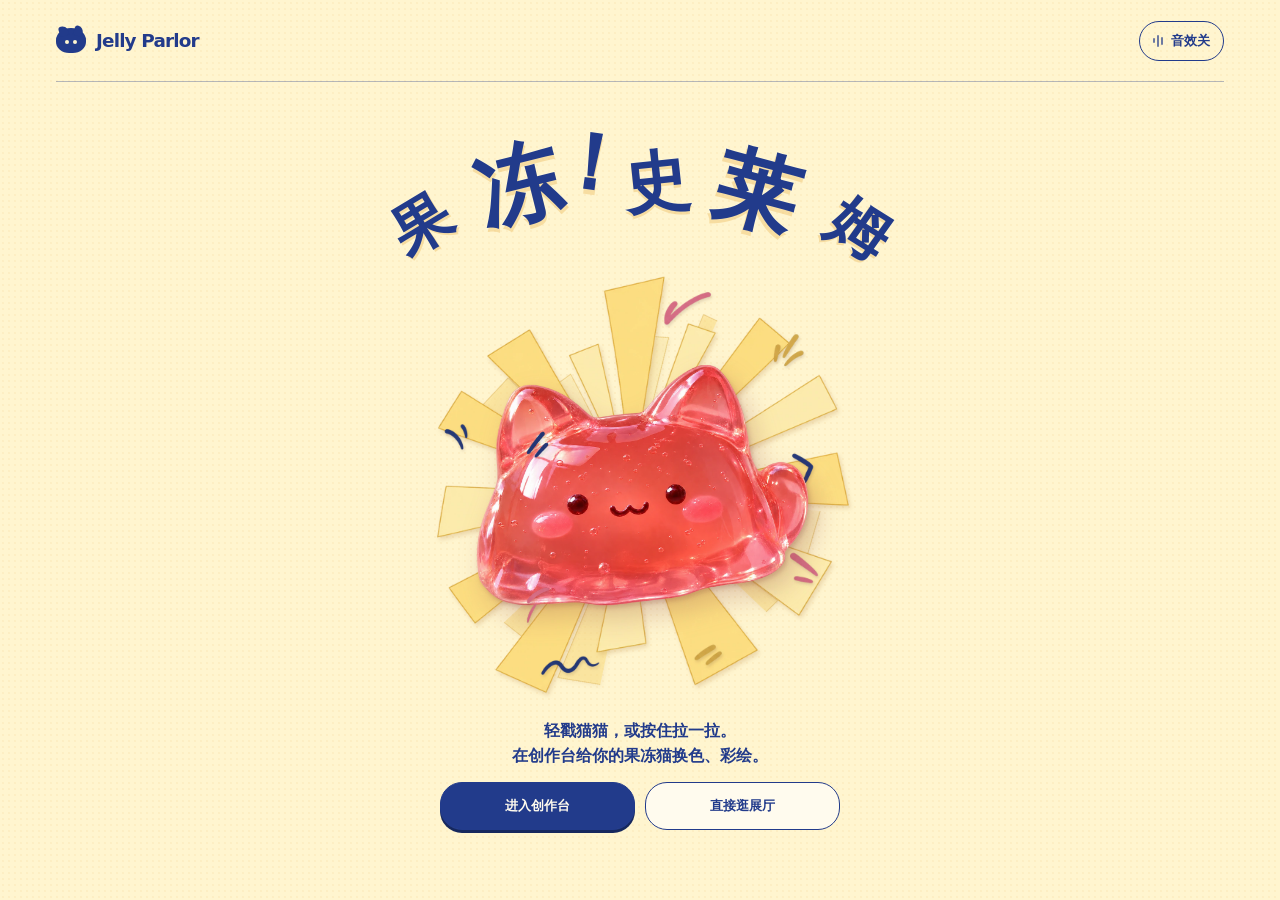
==== index.html @ f375e287 "Port Jelly Parlor templates and password-protected gallery to GitHub Pages" ====
<!doctype html>
<html lang="zh-CN" data-flavor="berry" data-jelly-view="entry">
<head>
<meta charset="utf-8">
<meta name="viewport" content="width=device-width, initial-scale=1">
<meta name="theme-color" content="#fff5cf">
<meta name="description" content="一间可以轻戳、拉伸、换口味的果冻猫甜品铺。">
<title>果冻！史莱姆 · Jelly Parlor</title>
<style>
:root {
  --paper:#fff5cf; --cream:#fffbee; --ink:#223b8b; --ink-dark:#172b6b;
  --pink:#f17b96; --mango:#f5b54e; --grape:#ac9be7; --melon:#90cda1;
  --ray:#ffe999; --ray-light:#fff3bd; --floor:#f9ce73; --particle:#ed6985;
  --cat-filter: hue-rotate(-10deg) saturate(.87);
  color-scheme:light;
  font-family:"Rubik","Microsoft YaHei UI","PingFang SC",system-ui,sans-serif;
}
:root[data-flavor="mango"] {
  --ray:#ffd583; --ray-light:#fff0ad; --floor:#f5b75e; --particle:#e88d1b;
  --cat-filter:hue-rotate(39deg) saturate(1.18);
}
:root[data-flavor="grape"] {
  --ray:#dfd3fc; --ray-light:#eee6ff; --floor:#c4adee; --particle:#9b72e0;
  --cat-filter:hue-rotate(255deg) saturate(.78) brightness(1.07);
}
:root[data-flavor="melon"] {
  --ray:#d9edaa; --ray-light:#edf6cf; --floor:#b7dc93; --particle:#64a876;
  --cat-filter:hue-rotate(107deg) saturate(.74) brightness(1.07);
}
:root[data-template="hamster"][data-flavor="original"] { --cat-filter:none; --particle:#bb9569; }
:root[data-template="hamster"][data-flavor="berry"] { --cat-filter:hue-rotate(-51deg) saturate(2.2); }
:root[data-template="hamster"][data-flavor="mango"] { --cat-filter:hue-rotate(-10deg) saturate(2); }
:root[data-template="hamster"][data-flavor="grape"] { --cat-filter:hue-rotate(222deg) saturate(1.7); }
:root[data-template="hamster"][data-flavor="melon"] { --cat-filter:hue-rotate(72deg) saturate(1.6); }
*,*::before,*::after { box-sizing:border-box; }
body {
  margin:0; min-width:280px; min-height:100svh; color:var(--ink);
  background:radial-gradient(circle,#dd9a3921 .65px,transparent .8px) 0 0/6px 6px,var(--paper);
}
button { font:inherit; color:inherit; }
button:focus-visible { outline:3px solid var(--ink-dark); outline-offset:4px; }
.frame { width:min(1280px,calc(100% - 112px)); margin-inline:auto; }
.masthead {
  height:82px; display:flex; align-items:center; justify-content:space-between; gap:14px;
  border-bottom:1px solid #223b8b55;
}
.wordmark { display:flex; align-items:center; gap:10px; font-weight:850; font-size:1.15rem; letter-spacing:-.045em; white-space:nowrap; }
.wordmark[href] { color:inherit; text-decoration:none; }
.wordmark[href]:focus-visible { outline:3px solid var(--ink-dark); outline-offset:4px; }
.logo-icon {
  position:relative; width:30px; height:25px; display:grid; place-items:center;
  background:var(--ink); border-radius:49% 49% 44% 44%;
}
.logo-icon::before,.logo-icon::after {
  content:""; position:absolute; top:-2px; width:9px; height:10px;
  background:var(--ink); border-radius:3px 6px 0 0; transform:rotate(9deg);
}
.logo-icon::before { left:3px; transform:rotate(-17deg); }
.logo-icon::after { right:3px; transform:rotate(17deg); }
.logo-icon i { z-index:1; width:4px; height:4px; border-radius:50%; background:var(--paper); box-shadow:8px 0 var(--paper); margin-right:8px; margin-top:2px; }
.sound {
  display:flex; gap:8px; align-items:center; justify-content:center; min-height:40px;
  border:1px solid var(--ink); border-radius:30px; background:transparent; cursor:pointer; padding:7px 13px;
  font-size:.83rem; font-weight:720; white-space:nowrap;
}
.masthead-actions { display:flex; align-items:center; gap:7px; }
.save-work { box-shadow:0 2px 0 var(--ink); }
.masthead-actions button:focus-visible { outline:3px solid var(--ink); outline-offset:3px; }
.save-icon { width:14px; height:14px; fill:none; stroke:currentColor; stroke-width:1.7; stroke-linecap:round; stroke-linejoin:round; }
.file-status { margin:8px auto 0; color:var(--ink); font-size:.8rem; }
.file-status:empty { display:none; }
@media (max-width:440px) {
  .masthead { height:auto; min-height:62px; flex-wrap:wrap; gap:8px; padding-block:8px; }
  .masthead-actions { gap:5px; }
  .masthead-actions button { min-height:44px; padding-inline:8px; }
  .masthead .wordmark { gap:6px; font-size:1rem; }
  .masthead .logo-icon { width:25px; }
}
.sound:hover,.sound[aria-pressed="true"] { background:var(--ink); color:var(--cream); }
.sound-bars { display:flex; align-items:center; gap:2px; height:15px; }
.sound-bars i { display:block; width:2px; height:5px; border-radius:2px; background:currentColor; }
.sound-bars i:nth-child(2) { height:12px; }
.sound-bars i:nth-child(3) { height:8px; }
.sound[aria-pressed="false"] .sound-bars { opacity:.66; }
.counter-top {
  display:grid; grid-template-columns:minmax(294px,.79fr) minmax(0,1.29fr);
  grid-template-areas:"intro play" "flavors play"; grid-template-rows:auto 1fr;
  gap:0 clamp(26px,4vw,66px); margin-block:47px 52px; align-items:start;
}
.intro { grid-area:intro; padding-top:23px; }
h1 {
  font-size:clamp(3.9rem,6.5vw,6.35rem); font-weight:1000; line-height:1.04;
  letter-spacing:-.09em; margin:0 0 22px -.07em;
  font-family:"Microsoft YaHei UI","PingFang SC","Rubik",system-ui,sans-serif;
}
h1 span { display:block; white-space:nowrap; }
.intro-copy { margin:0; font-size:clamp(.9rem,1.22vw,1.05rem); line-height:1.8; font-weight:590; letter-spacing:.015em; }
.template-picker { margin-top:16px; }
.template-picker h2 { margin:0 0 6px; font-size:.98rem; }
.template-list {
  display:flex; gap:8px; overflow-x:auto; padding:4px 4px 9px; margin:0 -4px;
  scroll-snap-type:x proximity; scrollbar-width:thin; scrollbar-color:var(--ink) transparent;
}
.template-option {
  flex:0 0 106px; display:grid; justify-items:center; align-content:center; gap:2px;
  min-height:68px; padding:3px 6px 6px; scroll-snap-align:start; white-space:nowrap;
  border:1px solid #223b8b45; border-radius:12px; background:#fffbee73; cursor:pointer;
  font-size:.78rem; font-weight:780;
}
.template-option img { display:block; width:56px; height:40px; object-fit:cover; }
.template-option:hover { background:var(--cream); }
.template-option[aria-pressed="true"] { background:var(--cream); border-color:var(--ink); box-shadow:0 2px var(--ink); }
.template-option:focus-visible { outline-offset:-3px; }
.gallery-detail .template-picker { display:none; }
@media (orientation:landscape) {
  .intro { display:flex; flex-direction:column; align-items:flex-start; min-width:0; }
  .template-picker { order:-1; align-self:stretch; margin:0 0 16px; }
}
.tasting { grid-area:flavors; margin-top:31px; padding-top:19px; border-top:1px dashed #223b8b72; }
.tasting h2 { font-size:.98rem; margin:0 0 13px; font-weight:850; }
.flavors { display:grid; grid-template-columns:repeat(4,minmax(0,1fr)); gap:7px; max-width:356px; }
:root[data-original-flavor] .flavors { grid-template-columns:repeat(5,minmax(0,1fr)); }
.flavor[hidden] { display:none; }
.flavor {
  border:1px solid transparent; border-radius:14px; min-height:72px; padding:5px 2px 7px; cursor:pointer;
  background:transparent; display:grid; justify-items:center; align-content:center; gap:5px;
  font-size:.8rem; font-weight:700; white-space:nowrap;
}
.flavor:hover { background:#fffbee95; }
.flavor[aria-pressed="true"] { background:var(--cream); border-color:var(--ink); box-shadow:0 2px 0 var(--ink); }
.gem {
  --gem:#f17b96; width:31px; height:29px; border-radius:55% 50% 52% 48% / 52% 51% 47% 48%;
  transform:rotate(-13deg);
  background:radial-gradient(ellipse at 30% 26%,#fffde8 3%,#ffffffa8 12%,transparent 26%),var(--gem);
  box-shadow:inset 0 -5px 7px #863f502e,inset -2px 0 4px #ffffff80,0 2px 0 #223b8b21;
}
[data-choice="mango"] .gem { --gem:var(--mango); }
[data-choice="grape"] .gem { --gem:var(--grape); }
[data-choice="melon"] .gem { --gem:var(--melon); }
[data-choice="original"] .gem { --gem:#dfc899; }
.play { grid-area:play; min-width:0; }
.stage {
  position:relative; min-height:365px; height:clamp(365px,40vw,530px); isolation:isolate; overflow:hidden;
  border:1.5px solid var(--ink); border-radius:25px 25px 0 0;
  background:
    radial-gradient(circle,#9f5c251c .58px,transparent .8px) 0 0/5px 5px,
    repeating-conic-gradient(from 1deg at 50% 66%,var(--ray) 0 9deg,var(--ray-light) 9deg 18deg);
}
.stage::before {
  content:""; position:absolute; z-index:-2; inset:0;
  background:radial-gradient(ellipse at 50% 56%,#fff7d5b8,transparent 63%);
  pointer-events:none;
}
.floor {
  position:absolute; z-index:-1; bottom:0; left:-25%; width:150%; height:27%; transform-origin:bottom;
  background:
    conic-gradient(from 90deg,#ffffff30 25%,transparent 0 50%,#ffffff30 0 75%,transparent 0) 50% 50%/52px 52px,
    var(--floor);
  transform:perspective(160px) rotateX(42deg);
  border-top:1px solid #73542628; pointer-events:none;
}
.shadow {
  position:absolute; z-index:-1; left:50%; bottom:13%; width:66%; height:10%; border-radius:50%;
  transform:translateX(-50%); background:#6f351e40; filter:blur(12px); pointer-events:none;
}
.stage-label {
  position:absolute; z-index:3; top:18px; left:18px; display:flex; align-items:center; gap:7px;
  padding:6px 10px 6px 8px; background:var(--cream); border:1px solid var(--ink);
  border-radius:30px; font-size:.75rem; font-weight:800; cursor:text;
}
.stage-label::before { content:""; flex:0 0 9px; height:9px; border-radius:50%; background:var(--particle); }
.stage-label::after { content:"✎"; color:var(--ink); font-size:1rem; }
.stage-label:focus-within { outline:2px solid var(--ink); outline-offset:2px; }
.cat-name {
  min-width:3.2em; width:7em; max-width:min(42vw,13em); padding:3px 0;
  border:0; background:transparent; color:inherit; font:inherit; font-size:1rem; outline:none;
}
@supports (field-sizing:content) {
  .cat-name { width:auto; field-sizing:content; }
}
.star { position:absolute; font-family:system-ui,sans-serif; line-height:1; font-weight:600; pointer-events:none; }
.star-one { left:12%; top:34%; color:var(--ink); font-size:clamp(25px,3.1vw,44px); transform:rotate(-10deg); }
.star-two { right:11%; top:26%; color:var(--ink); font-size:clamp(18px,2.2vw,30px); transform:rotate(9deg); }
.star-three { right:20%; top:15%; color:#fffdf4; font-size:clamp(24px,4vw,53px); }
.star-four { left:15%; bottom:17%; color:#fff8d9; font-size:clamp(21px,3vw,36px); }
.cat {
  position:absolute; inset:auto 0 13.2%; margin:auto; display:block; z-index:2;
  width:min(76%,530px); aspect-ratio:1.46; border:0; border-radius:19% 19% 23% 23%;
  background:transparent; padding:0; cursor:grab; touch-action:none; -webkit-tap-highlight-color:transparent;
}
.cat:active,.cat.is-dragging { cursor:grabbing; }
.cat-visual {
  position:absolute; left:0; bottom:0; display:block; width:100%; aspect-ratio:1;
  transform-origin:50% 82.5%; transform:translateY(16.4%);
  pointer-events:none;
}
.cat-visual img { display:block; width:100%; height:100%; user-select:none; }
.cat-canvas {
  position:absolute; left:-20%; top:-20%; width:140%; height:140%; visibility:hidden;
}
.cat-visual.is-deforming img { visibility:hidden; }
.cat-visual.is-deforming .cat-canvas { visibility:visible; }
.stamp {
  position:absolute; z-index:3; bottom:15px; right:17px; pointer-events:none; color:var(--ink);
  background:var(--cream); border:1px solid var(--ink); transform:rotate(-8deg); border-radius:7px;
  padding:6px 9px; box-shadow:2px 2px 0 #223b8b45; font-size:clamp(.65rem,1.25vw,.82rem); font-weight:820;
}
.particle {
  position:absolute; z-index:4; border-radius:50%; width:9px; height:9px; background:var(--particle);
  border:1px solid #ffffffa0; pointer-events:none;
}
.receipt {
  min-height:61px; display:flex; align-items:center; justify-content:space-between; gap:12px;
  padding:10px 15px; background:var(--cream); border:1.5px solid var(--ink); border-top:0;
  border-radius:0 0 17px 17px; box-shadow:0 4px 0 var(--ink); font-size:.83rem;
}
.reaction { margin:0; flex:1; font-weight:720; }
.score { display:flex; align-items:center; gap:5px; white-space:nowrap; margin:0; padding-left:10px; border-left:1px dashed #223b8b74; }
.score output { font-weight:900; font-variant-numeric:tabular-nums; }
.reset {
  background:none; border:0; cursor:pointer; padding:8px 3px; border-radius:3px; white-space:nowrap;
  text-underline-offset:3px; font-weight:760; font-size:.78rem;
}
.reset:hover { text-decoration:underline; }
@media (max-width:1050px) {
  .frame { width:calc(100% - 72px); }
  .counter-top { gap:0 26px; margin-top:32px; }
  .intro { padding-top:16px; }
  .tasting { margin-top:23px; padding-top:14px; }
}
@media (max-width:760px) {
  .frame { width:calc(100% - 36px); }
  .masthead { height:62px; }
  .counter-top { grid-template-columns:minmax(0,1fr); grid-template-areas:"intro" "play" "flavors"; gap:23px; margin-block:22px 19px; }
  .intro { padding:0; }
  h1 { font-size:clamp(2.3rem,8.9vw,4rem); margin-bottom:9px; letter-spacing:-.075em; }
  h1 span { display:inline; }
  .intro-copy { line-height:1.55; }
  .intro-copy br { display:none; }
  .stage { min-height:0; height:clamp(246px,75vw,430px); border-radius:18px 18px 0 0; }
  .cat { width:min(79%,460px); }
  .stage-label { top:11px; left:11px; padding:4px 7px; }
  .stamp { right:10px; bottom:11px; }
  .receipt { min-height:54px; padding:6px 10px; gap:7px; font-size:.75rem; }
  .reset { font-size:.72rem; }
  .tasting { margin:0; border-top:0; padding-top:0; }
  .tasting h2 { margin-bottom:9px; }
  .flavors { max-width:none; }
  .flavor { min-height:61px; }
}
@media (max-width:360px) {
  .frame { width:calc(100% - 26px); }
  .wordmark { font-size:1rem; }
  .sound { padding-inline:9px; }
  .receipt { font-size:.68rem; }
}
@media (prefers-reduced-motion:reduce) { *,*::before,*::after { transition:none !important; } }
:root[data-flavor="custom"] {
  --ray:hsl(var(--custom-hue) 70% 84%); --ray-light:hsl(var(--custom-hue) 73% 93%);
  --floor:hsl(var(--custom-hue) 58% 73%); --particle:var(--picked-color);
  --cat-filter:url(#jelly-hsv-tint);
}
:root[data-flavor="custom"] .stage-label::before { box-shadow:inset 0 0 0 1px #223b8b55; }
.color-custom { margin-top:15px; max-width:356px; }
.color-custom summary {
  width:max-content; max-width:100%; min-height:44px; display:flex; align-items:center; gap:8px;
  list-style:none; border:1px solid var(--ink); border-radius:22px; padding:6px 11px;
  background:var(--cream); cursor:pointer; font-size:.81rem; font-weight:760;
}
.color-custom summary::-webkit-details-marker { display:none; }
.color-custom :is(summary,.color-wheel,input):focus-visible { outline:3px solid var(--ink-dark); outline-offset:4px; }
.color-custom summary::after { content:""; width:6px; height:6px; margin:0 3px 3px 5px; border:solid currentColor; border-width:0 1.5px 1.5px 0; transform:rotate(45deg); }
.color-custom[open] summary::after { transform:rotate(225deg); margin-bottom:-3px; }
:root[data-flavor="custom"] .color-custom summary { box-shadow:0 2px 0 var(--ink); }
.wheel-icon { width:16px; height:16px; border-radius:50%; background:conic-gradient(#ed5e72,#f7c059,#9bce75,#6acecf,#7c97ef,#d98be2,#ed5e72); }
:root[data-flavor="custom"] .wheel-icon { background:var(--picked-color); box-shadow:inset 0 0 0 1px #223b8b55; }
.wheel-panel {
  --picker-hue:205; --picked-color:#46a6eb; --wheel-angle:205deg;
  display:grid; grid-template-columns: minmax(120px,148px) minmax(0,1fr);
  align-items:center; gap:10px clamp(10px,2vw,18px); padding:14px 0 2px;
}
.hsv-picker { position:relative; aspect-ratio:1; }
.color-wheel {
  position:absolute; inset:0; border-radius:50%; cursor:crosshair; touch-action:none; user-select:none;
  background:conic-gradient(#f00,#ff0,#0f0,#0ff,#00f,#f0f,#f00);
  box-shadow:inset 0 0 0 1px #223b8b42;
}
.color-wheel::before {
  content:""; position:absolute; inset:13%; border-radius:50%;
  background:var(--cream); box-shadow:0 0 0 1px #223b8b30; pointer-events:none;
}
.wheel-marker,.sv-marker {
  position:absolute; width:14px; height:14px; border:2px solid #fffbee;
  border-radius:50%; box-shadow:0 0 0 1.5px var(--ink); pointer-events:none;
}
.wheel-marker {
  left:50%; top:0; width:100%; height:100%; border:0; box-shadow:none;
  transform:translateX(-50%) rotate(var(--wheel-angle));
}
.wheel-marker::after {
  content:""; position:absolute; left:50%; top:6.5%; width:14px; height:14px;
  border:2px solid #fffbee; border-radius:50%; box-shadow:0 0 0 1.5px var(--ink);
  transform:translate(-50%,-50%);
}
.sv-plane {
  --picker-s:70%; --picker-y:8%; position:absolute; inset:24%; border-radius:7px;
  cursor:crosshair; touch-action:none; user-select:none;
  background:linear-gradient(0deg,#000,transparent),linear-gradient(90deg,#fff,transparent),hsl(var(--picker-hue) 100% 50%);
  box-shadow:0 0 0 1px #223b8b55;
}
.sv-marker { left:var(--picker-s); top:var(--picker-y); transform:translate(-50%,-50%); }
.wheel-controls { display:grid; gap:2px; }
.wheel-controls label { display:grid; font-size:.76rem; font-weight:760; }
.wheel-controls input { width:100%; height:32px; margin:0; cursor:pointer; accent-color:var(--ink); }
.wheel-copy { grid-column:1/-1; margin:0; font-size:.76rem; line-height:1.55; color:var(--ink); }
.wheel-readout { display:flex; gap:6px; align-items:center; font-size:.73rem; font-variant-numeric:tabular-nums; }
.wheel-swatch { flex:0 0 13px; height:13px; border:1px solid #223b8b55; border-radius:50%; background:var(--picked-color); }
@media (max-width:760px) { .color-custom { margin-top:12px; } }

/* The dye layer uses the original texture and follows the body deformation. */
.cat-visual img,.cat-canvas { filter:var(--cat-filter); transition:filter 230ms ease; }
:root[data-flavor="custom"] :is(.cat-visual img,.cat-canvas) { transition:none; }
.ink-canvas { position:absolute; inset:-20%; width:140%; height:140%; pointer-events:none; }
.stage.is-painting,.stage.is-painting .cat { cursor:crosshair; touch-action:none; }
.stage.is-painting .stamp { transform:none; }
.paint-toggle,.paint-tools button {
  color:var(--ink); border:1px solid var(--ink); border-radius:22px; min-height:38px;
  padding:5px 11px; background:var(--cream); font:inherit; font-weight:800; cursor:pointer; white-space:nowrap;
}
.paint-toggle { display:inline-flex; align-items:center; gap:6px; }
.paint-toggle::before {
  content:""; width:9px; height:9px; border-radius:50%; background:#ed6985; box-shadow:inset 0 0 0 1px #223b8b55;
}
.paint-toggle[aria-pressed="true"],.paint-tools button[aria-pressed="true"] { color:var(--cream); background:var(--ink); }
.paint-tools {
  display:flex; flex-wrap:wrap; align-items:center; gap:8px 11px; margin-top:12px;
  padding:8px 10px; border:1px dashed #223b8b72; border-radius:14px; background:var(--cream);
  font-size:.78rem; font-weight:740;
}
.paint-tools[hidden] { display:none; }
.paint-tools > label { display:inline-flex; min-height:44px; align-items:center; gap:6px; }
.paint-tools .brush-color { display:inline-flex; align-items:center; gap:6px; }
.brush-color .wheel-swatch { background:var(--brush-color,#fff4c7); }
.paint-tools .brush-wheel-panel {
  flex:0 0 100%; grid-template-columns:minmax(120px,148px) minmax(0,190px);
  border-top:1px dashed #223b8b72; padding:10px 3px 2px;
}
.brush-wheel-panel[hidden] { display:none; }
.paint-tools .color-wheel:focus-visible { outline:3px solid var(--ink); outline-offset:4px; }
.paint-tools > label input[type="range"] { width:clamp(62px,9vw,95px); height:38px; margin:0; accent-color:var(--ink); }
.paint-tools button:disabled { opacity:.5; cursor:default; }
.paint-toggle:focus-visible,.paint-tools :is(button,input):focus-visible { outline:3px solid var(--ink); outline-offset:3px; }
@media (max-width:760px) {
  .paint-toggle,.paint-tools button { min-height:44px; padding-inline:8px; }
  .paint-tools { gap:4px 9px; }
}

[hidden] { display:none !important; }
.gallery-nav { display:flex; gap:8px; align-items:center; margin-block:20px -20px; flex-wrap:wrap; }
.gallery-nav a,.gallery-button { border:1px solid var(--ink); border-radius:22px; padding:8px 13px; min-height:44px;
  display:inline-flex; align-items:center; justify-content:center; color:var(--ink);
  font:inherit; font-size:.84rem; font-weight:800; text-decoration:none; cursor:pointer; background:var(--cream); }
.gallery-nav a[aria-current],.gallery-button.primary { background:var(--ink); color:var(--cream); }
.gallery-button:disabled { opacity:.5; cursor:default; }
.gallery-page { margin-block:52px 46px; }
.gallery-page h1 { font-size:clamp(2.9rem,7vw,6rem); margin-left:0; }
.gallery-subtitle { max-width:45ch; line-height:1.7; }
.gallery-grid { display:grid; grid-template-columns:repeat(auto-fill,minmax(min(100%,210px),1fr)); gap:18px; margin-block:22px; }
.gallery-card { margin:0; min-width:0; border:1px solid var(--ink); border-radius:19px; background:var(--cream); box-shadow:0 3px var(--ink); overflow:hidden; }
.gallery-card a { color:inherit; text-decoration:none; display:block; }
.gallery-card img { width:100%; display:block; aspect-ratio:4/3; object-fit:cover; background:#fff0bc; }
.gallery-card h2 { font-size:1.03rem; margin:0; overflow-wrap:anywhere; }
.gallery-card-info { padding:11px 13px; display:grid; gap:5px; }
.gallery-card p { margin:0; font-size:.8rem; overflow-wrap:anywhere; }
.gallery-toolbar { display:flex; gap:8px; flex-wrap:wrap; margin-block:14px 4px; }
.gallery-status:empty { display:none; }
.gallery-review-controls { padding:0 13px 12px; }
.gallery-dialog { width:min(420px,calc(100% - 28px)); max-height:90vh; overflow:auto; color:var(--ink);
  border:1px solid var(--ink); border-radius:20px; padding:18px; background:var(--cream); box-shadow:0 4px var(--ink); }
.gallery-dialog::backdrop { background:#172b6b70; }
.gallery-dialog h2 { margin:0 0 12px; }
.gallery-dialog img { width:100%; display:block; max-height:35vh; object-fit:contain; border-radius:12px; }
.gallery-dialog label { display:grid; gap:5px; margin-top:12px; font-size:.88rem; font-weight:800; }
.gallery-dialog input { border:1px solid var(--ink); border-radius:8px; padding:9px; font:inherit; font-size:1rem; color:inherit; background:white; }
.gallery-detail .tasting,.gallery-detail #paint-toggle,.gallery-detail #reset,.gallery-detail #save-work,.gallery-detail #import-work,.gallery-detail #gallery-submit,.gallery-detail .stage-label::after { display:none; }
.gallery-detail .stage-label,.gallery-detail .cat-name { cursor:default; }
.gallery-submit { margin-top:14px; }
@media(max-width:760px) {
  .gallery-nav { margin-block:12px 0; }
  .gallery-page { margin-top:28px; }
  .gallery-grid { grid-template-columns:repeat(2,minmax(0,1fr)); gap:10px; }
}

.gallery-zone { padding-block:20px 24px; border-top:1px dashed #223b8b63; }
.gallery-zone h2 { margin:0; font-size:clamp(1.35rem,3vw,1.8rem); font-weight:850; }
.gallery-zone .gallery-grid { margin:14px 0 0; }
.gallery-zone .gallery-grid:empty { display:none; }
.gallery-zone .gallery-button { margin-top:14px; }
.gallery-zone .gallery-status { margin:10px 0 0; font-size:.88rem; }
#gallery-zones { margin-top:28px; }
.review-login { align-items:center; }
.review-login label { display:flex; align-items:center; gap:8px; }
.review-login input { width:11em; max-width:50vw; min-height:44px; padding:7px; border:1px solid var(--ink); border-radius:10px; font:inherit; }
#review-login-status { width:100%; margin:0; }
#review-login-status:empty { display:none; }
.gallery-zone-nav { display:flex; flex-wrap:wrap; gap:8px; margin-bottom:18px; }

/* The ribbons and doodles frame the cat across multiple depths. */
#jelly-entry { display:none; }
:root[data-jelly-view="entry"] #jelly-entry { display:grid; }
:root[data-jelly-view="entry"] :is(.masthead:not(.entry-masthead),.gallery-nav,.counter-top,.file-status,#gallery-page) { display:none; }
.entry {
  --entry-size:min(88vw,460px,54svh);
  min-height:100svh; grid-template-rows:auto 1fr;
}
.entry-masthead #sound:focus-visible { outline:3px solid var(--ink); outline-offset:3px; }
.entry-body {
  display:grid; align-self:center; justify-items:center; align-content:center;
  width:100%; padding:14px 16px 24px;
}
.entry-title {
  position:relative; z-index:1; width:min(100%,calc(var(--entry-size) * 1.16));
  height:calc(var(--entry-size) * .255); margin:0;
  font-size:calc(var(--entry-size) * .158); line-height:1; letter-spacing:0;
  -webkit-text-stroke:1.3px #fff8d7; paint-order:stroke fill;
  text-shadow:0 .055em #edbf6670;
}
.entry-title span {
  position:absolute; display:block; left:var(--letter-x); top:var(--letter-y);
  transform:translateX(-50%) rotate(var(--letter-tilt)) scale(var(--letter-size));
}
.entry-title span:nth-child(1) { --letter-x:9%; --letter-y:40%; --letter-tilt:-31deg; --letter-size:.81; }
.entry-title span:nth-child(2) { --letter-x:27%; --letter-y:7%; --letter-tilt:-14deg; --letter-size:1.17; }
.entry-title span:nth-child(3) { --letter-x:41%; --letter-y:-12%; --letter-tilt:8deg; --letter-size:1.08; }
.entry-title span:nth-child(4) { --letter-x:53%; --letter-y:4%; --letter-tilt:-6deg; --letter-size:.9; }
.entry-title span:nth-child(5) { --letter-x:72%; --letter-y:13%; --letter-tilt:15deg; --letter-size:1.16; }
.entry-title span:nth-child(6) { --letter-x:91%; --letter-y:44%; --letter-tilt:32deg; --letter-size:.82; }
.entry-scene { position:relative; isolation:isolate; overflow:clip; width:var(--entry-size); aspect-ratio:1; }
.entry-layer { display:block; position:absolute; inset:0; width:100%; height:100%; object-fit:contain;
  pointer-events:none; user-select:none; transform-origin:50% 51%; }
.entry-ribbons { z-index:1; --delay:145ms; --peak:1.07; }
.entry-doodles { z-index:2; --delay:285ms; --peak:1.09; }
.entry-cat {
  z-index:3; inset:11% 10% auto; width:80%; height:80%; --delay:0ms;
  padding:0; border:0; background:transparent; pointer-events:auto; cursor:grab;
  touch-action:none; -webkit-tap-highlight-color:transparent;
}
.entry-cat:active { cursor:grabbing; }
.entry-cat:focus-visible { outline:2px dashed var(--ink); outline-offset:3px; border-radius:18%; }
.entry-cat-art { position:absolute; inset:0; transform-origin:50% 77%; pointer-events:none; }
.entry-cat-art img { display:block; width:100%; height:100%; }
.entry-cat-art canvas { position:absolute; inset:-16%; width:132%; height:132%; visibility:hidden; }
.entry-cat.is-pulled .entry-cat-art img { visibility:hidden; }
.entry-cat.is-pulled .entry-cat-art canvas { visibility:visible; }
.entry-rear { z-index:0; --delay:120ms; --peak:1.055; }
.entry-rear::before {
  content:""; position:absolute; inset:0;
  background:var(--ribbon-art) center / contain no-repeat;
  clip-path:polygon(50% 51%, 5% 12%, 38% 0, 50% 51%, 61% 0, 87% 5%, 50% 51%, 100% 70%, 80% 100%, 50% 51%, 25% 100%, 0 78%, 50% 51%);
  transform:rotate(-15deg) scale(.89); opacity:.53;
}
.entry-doodles {
  clip-path:polygon(0 0, 19% 0, 19% 21%, 29% 21%, 29% 0, 100% 0, 100% 100%, 0 100%, 0 76%, 17% 76%, 17% 64%, 0 64%);
}
.entry-front { z-index:4; --delay:285ms; --peak:1.09; }
.entry-front::before,.entry-front::after {
  content:""; position:absolute; inset:0; background:var(--doodle-art) center / contain no-repeat;
}
.entry-front::before {
  clip-path:inset(11% 71% 79% 19%); transform:translate(3%, 15%) rotate(-9deg) scale(.83);
}
.entry-front::after {
  clip-path:inset(64% 83% 24% 0); transform:translate(11%, 4%) rotate(-6deg) scale(.90);
}
/* Match the upper-left highlights on the jelly with warm, lower-right shadows. */
.entry-rear { filter:drop-shadow(1px 2px 2px #9b671b24); }
.entry-ribbons { filter:drop-shadow(2px 3px 2px #a46d2933); }
.entry-doodles,.entry-front { filter:drop-shadow(1px 2px 1.5px #5e3b302c); }
.entry-cat {
  filter:drop-shadow(2px 3px 2px #6f302a36)
    drop-shadow(clamp(3px,.65vw,8px) clamp(5px,1vw,12px) clamp(5px,1vw,13px) #8c453f43);
}
.entry-scene:not(.entry-ready) .entry-layer { visibility:hidden; }
.entry-ready .entry-layer { animation:entry-burst 640ms linear var(--delay) both; }
@keyframes entry-burst {
  0% { opacity:0; transform:scale(.025); animation-timing-function:cubic-bezier(.15,.80,.29,1); }
  18% { opacity:1; }
  59% { transform:scale(var(--peak)); animation-timing-function:cubic-bezier(.30,.1,.39,1); }
  81% { transform:scale(.988); animation-timing-function:cubic-bezier(.24,.65,.36,1); }
  100% { opacity:1; transform:scale(1); }
}
.entry-ready .entry-cat { animation-name:entry-cat-rebound; animation-duration:770ms; }
@keyframes entry-cat-rebound {
  0% { opacity:0; transform:scale(.025); animation-timing-function:cubic-bezier(.15,.81,.24,1); }
  18% { opacity:1; }
  42% { transform:scale(1.18,1.22); animation-timing-function:cubic-bezier(.38,.02,.44,1); }
  62% { transform:scale(.96,.87); animation-timing-function:cubic-bezier(.28,.69,.40,1); }
  81% { transform:scale(1.03,1.055); animation-timing-function:ease-out; }
  100% { opacity:1; transform:scale(1); }
}
.entry-content { width:min(100%,480px); text-align:center; }
.entry-content p { margin:0 0 14px; font-weight:640; line-height:1.55; }
.entry-actions { display:grid; grid-template-columns:repeat(2,minmax(0,1fr)); gap:10px; width:min(100%,400px); margin-inline:auto; }
.entry-actions .gallery-button { justify-content:center; min-height:48px; }
.entry-actions .primary { box-shadow:0 3px 0 #16285d; }
.entry-actions .gallery-button:hover { box-shadow:0 2px 0 var(--ink); }
.entry-actions .gallery-button:focus-visible { outline:3px solid var(--ink); outline-offset:3px; }
@media (orientation:portrait) {
  .entry { --entry-size:min(88vw,440px,48svh); }
  .entry-actions { grid-template-columns:minmax(0,1fr); width:min(100%,300px); }
}
@media (max-height:540px) and (orientation:landscape) {
  .entry { --entry-size:min(52vw,49svh); }
  .entry-masthead { height:52px; min-height:52px; padding-block:3px; }
  .entry-body { padding-top:8px; padding-bottom:12px; }
  .entry-content p { font-size:.82rem; margin-bottom:7px; }
  .entry-content p br { display:none; }
  #entry-touch-hint { margin-right:.65em; }
  .entry-actions .gallery-button { min-height:44px; }
}
@media (prefers-reduced-motion:reduce) {
  .entry-ready :is(.entry-layer,.entry-cat) { animation:none; }
}

</style>
</head>
<body>
<svg width="0" height="0" style="position:absolute" aria-hidden="true" focusable="false">
  <defs>
    <filter id="jelly-hsv-tint" x="-25%" y="-25%" width="150%" height="150%" color-interpolation-filters="sRGB">
      <feColorMatrix type="matrix" values=".2126 .7152 .0722 0 0  .2126 .7152 .0722 0 0  .2126 .7152 .0722 0 0  0 0 0 1 0"/>
      <feComponentTransfer>
        <feFuncR id="tint-r" type="table" tableValues="0 .17 .27 .62 1"/>
        <feFuncG id="tint-g" type="table" tableValues="0 .31 .65 .81 1"/>
        <feFuncB id="tint-b" type="table" tableValues="0 .43 .92 .96 1"/>
      </feComponentTransfer>
    </filter>
  </defs>
</svg>
<section class="entry" id="jelly-entry" aria-labelledby="entry-title">
  <header class="frame masthead entry-masthead">
    <div class="wordmark"><span class="logo-icon" aria-hidden="true"><i></i></span> Jelly Parlor</div>
    <div id="entry-sound"></div>
  </header>
  <div class="entry-body">
    <h1 id="entry-title" class="entry-title" aria-label="果冻！史莱姆"><span aria-hidden="true">果</span><span aria-hidden="true">冻</span><span aria-hidden="true">！</span><span aria-hidden="true">史</span><span aria-hidden="true">莱</span><span aria-hidden="true">姆</span></h1>
    <div class="entry-scene">
      <div class="entry-layer entry-rear" aria-hidden="true"></div>
      <img class="entry-layer entry-ribbons" src="[data-uri]" alt="" draggable="false">
      <img class="entry-layer entry-doodles" src="[data-uri]" alt="" draggable="false">
      <button type="button" class="entry-layer entry-cat" aria-label="轻戳果冻猫" aria-describedby="entry-touch-hint">
        <span class="entry-cat-art" aria-hidden="true">
          <img src="[data-uri]" alt="" draggable="false">
          <canvas></canvas>
        </span>
      </button>
      <div class="entry-layer entry-front" aria-hidden="true"></div>
    </div>
    <div class="entry-content">
      <p><span id="entry-touch-hint">轻戳猫猫，或按住拉一拉。</span><br>在创作台给你的果冻猫换色、彩绘。</p>
      <div class="entry-actions">
        <a class="gallery-button primary" href="#studio">进入创作台</a>
        <a class="gallery-button" href="#gallery">直接逛展厅</a>
      </div>
    </div>
  </div>
</section>

<header class="frame masthead">
  <a class="wordmark" href="#" aria-label="Jelly Parlor，返回首页"><span class="logo-icon" aria-hidden="true"><i></i></span> Jelly Parlor</a>
  <div class="masthead-actions">
    <button type="button" class="sound" id="sound" aria-pressed="false">
      <span class="sound-bars" aria-hidden="true"><i></i><i></i><i></i></span>
      <span id="sound-label">音效关</span>
    </button>
    <button type="button" class="sound" id="import-work" aria-label="导入 JSON 作品">导入</button>
    <input type="file" id="import-file" accept=".json,application/json" hidden>
    <button type="button" class="sound save-work" id="save-work" aria-label="保存 JSON 作品到本机">
      <svg class="save-icon" viewBox="0 0 20 20" aria-hidden="true"><path d="M10 2.5v10m-4-4 4 4 4-4M3.5 13v4h13v-4"/></svg>保存
    </button>
  </div>
</header>
<nav class="frame gallery-nav" aria-label="站点导航">
  <a id="studio-link" href="#studio">创作台</a>
  <a id="gallery-link" href="#gallery">展厅</a>
</nav>
<p class="frame file-status" id="file-status" role="status"></p>
<main class="frame counter-top">
  <section class="intro" aria-labelledby="title">
    <h1 id="title"><span>果冻！</span><span>史莱姆</span></h1>
    <p id="gallery-studio-copy" class="intro-copy">轻戳一下，听它啵一声。<br>按住一处轻轻拉，也可以两指一起拉。</p>
    <section class="template-picker" aria-labelledby="templates-title" hidden>
      <h2 id="templates-title">选择模板</h2>
      <div class="template-list" id="template-list" role="group" aria-labelledby="templates-title"></div>
    </section>
    <button id="gallery-submit" class="gallery-button primary gallery-submit" type="button">投稿到展厅</button>
    <div id="gallery-detail" hidden>
      <p id="gallery-author"></p>
      <div class="gallery-toolbar">
        <a id="gallery-back" class="gallery-button" href="#gallery">返回展厅</a>
        <button id="gallery-copy" class="gallery-button" type="button">复制作品链接</button>
      </div>
      <p id="gallery-share-status" role="status"></p>
    </div>
  </section>
  <section class="play" aria-label="果冻史莱姆互动区">
    <div class="stage" id="stage">
      <div class="floor" aria-hidden="true"></div>
      <div class="shadow" aria-hidden="true"></div>
      <label class="stage-label">
        <input type="text" class="cat-name" id="cat-name" aria-label="果冻猫名称" value="果冻猫"
               maxlength="24" autocomplete="off" enterkeyhint="done">
      </label>
      <span class="star star-one" aria-hidden="true">✦</span><span class="star star-two" aria-hidden="true">✧</span>
      <span class="star star-three" aria-hidden="true">✦</span><span class="star star-four" aria-hidden="true">✧</span>
      <button type="button" class="cat" id="cat" aria-label="戳一戳果冻猫" aria-describedby="cat-instructions">
        <span class="cat-visual" id="cat-visual">
          <img id="cat-art" src="[data-uri]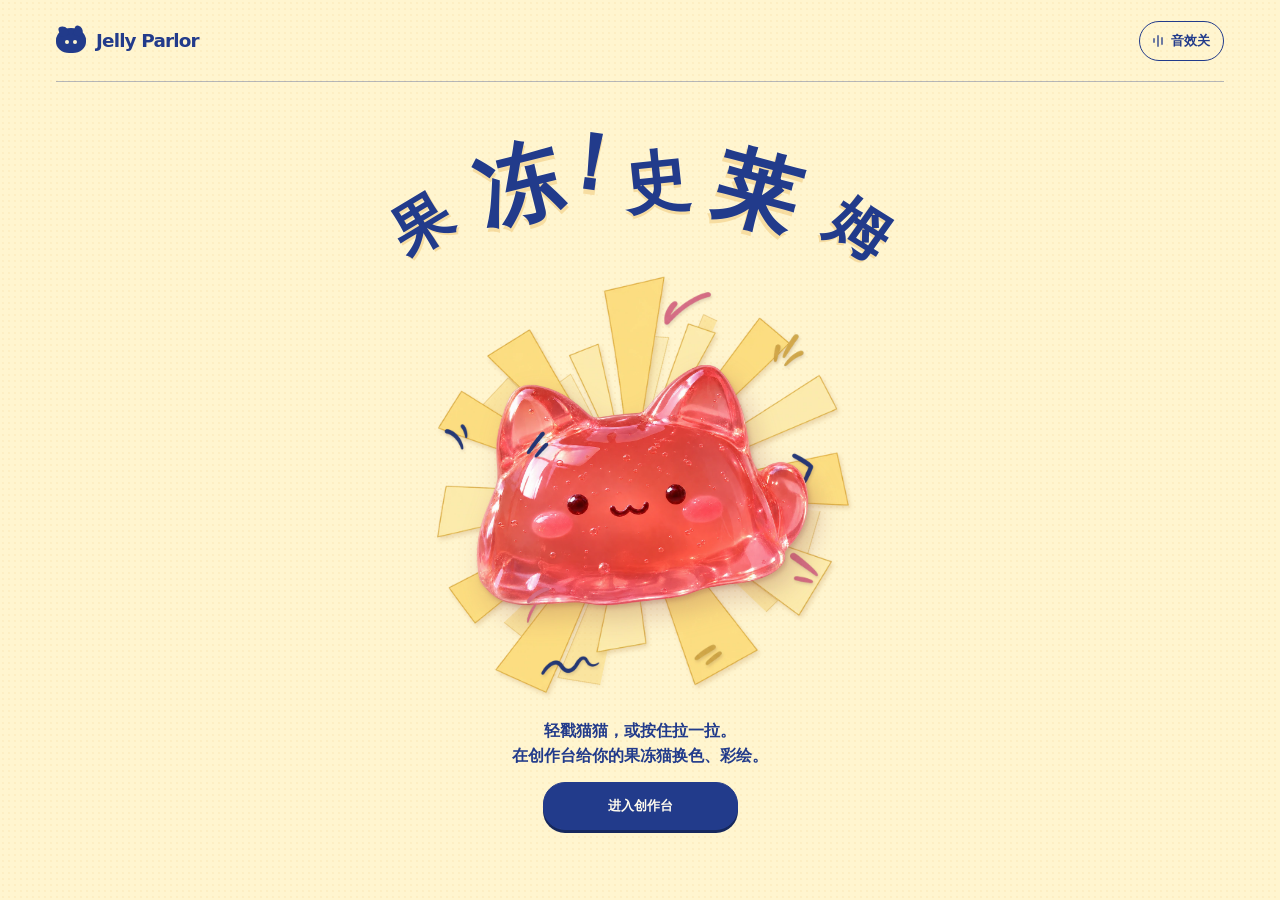
